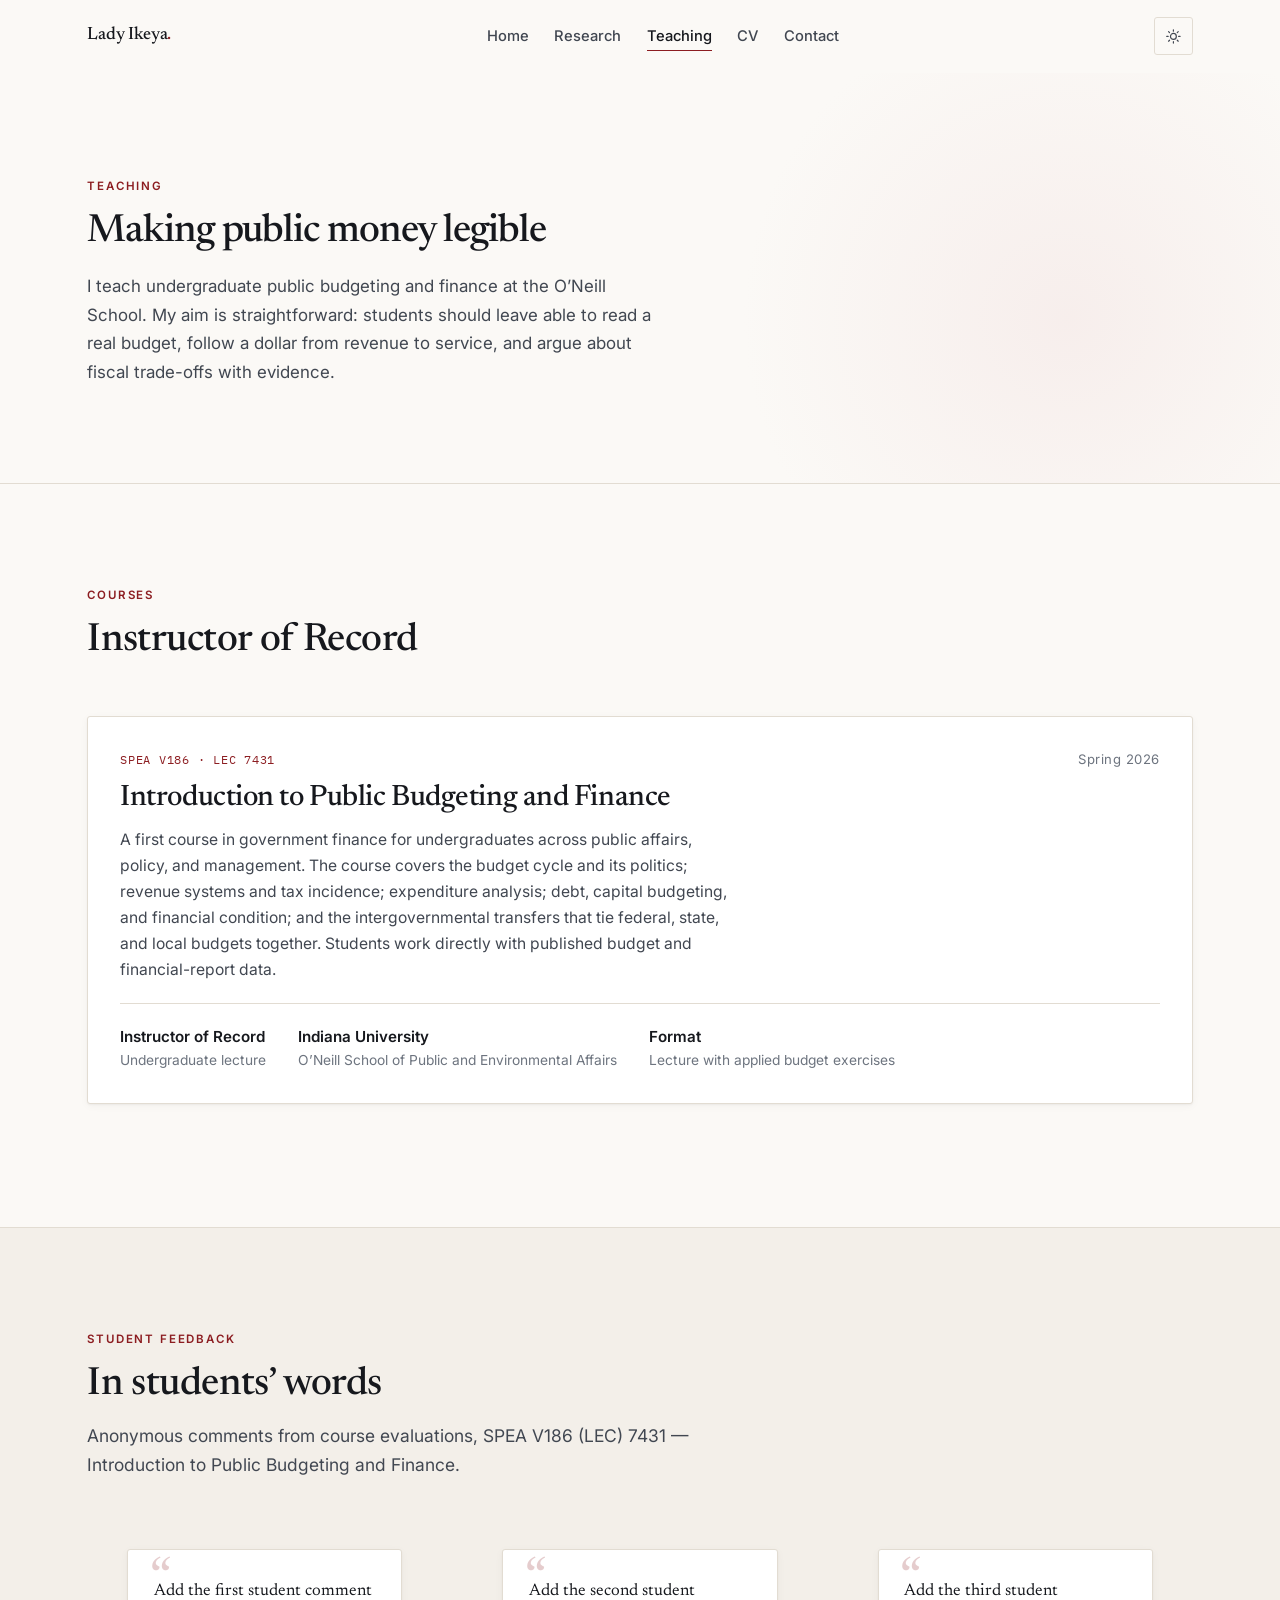
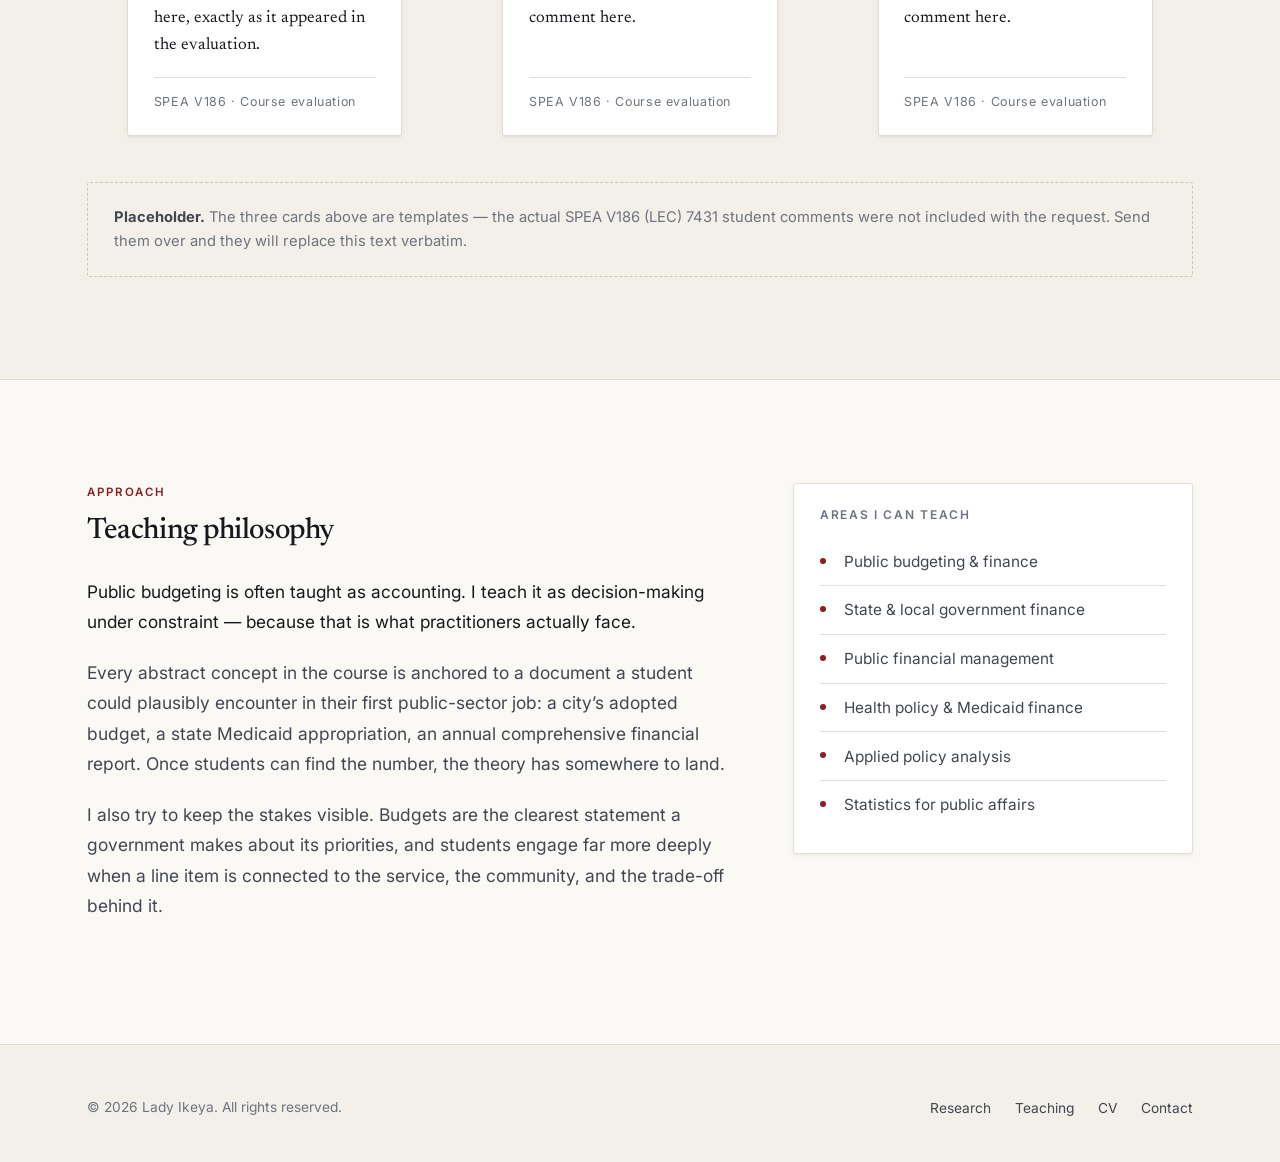
==== teaching.html @ d58cf267 "Build academic portfolio site for Lady Ikeya Replaces an empty repository with a complete static por" ====
<!doctype html>
<html lang="en">
<head>
  <meta charset="utf-8">
  <meta name="viewport" content="width=device-width, initial-scale=1">
  <meta name="author" content="Lady Ikeya">
  <link rel="preconnect" href="https://fonts.googleapis.com">
  <link rel="preconnect" href="https://fonts.gstatic.com" crossorigin>
  <link rel="stylesheet" href="https://fonts.googleapis.com/css2?family=Inter:wght@400;500;600&family=Newsreader:ital,opsz,wght@0,6..72,400;0,6..72,500;1,6..72,400&family=IBM+Plex+Mono:wght@400;500&display=swap">
  <link rel="stylesheet" href="assets/css/main.css">
  <link rel="icon" href="data:image/svg+xml,<svg xmlns='http://www.w3.org/2000/svg' viewBox='0 0 100 100'><rect width='100' height='100' rx='16' fill='%238c1d21'/><text y='72' x='50' text-anchor='middle' font-family='Georgia,serif' font-size='58' fill='%23fbf9f6'>LI</text></svg>">
  <script>
    (function () {
      try {
        var t = localStorage.getItem('li-theme');
        if (t === 'light' || t === 'dark') document.documentElement.setAttribute('data-theme', t);
      } catch (e) {}
    })();
  </script>
  <title>Teaching — Lady Ikeya</title>
  <meta name="description" content="Undergraduate public budgeting and finance teaching at Indiana University's O'Neill School, with student course-evaluation feedback.">
  <meta property="og:type" content="website">
  <meta property="og:title" content="Teaching — Lady Ikeya">
  <meta property="og:description" content="Undergraduate public budgeting and finance teaching at Indiana University's O'Neill School, with student course-evaluation feedback.">
  <meta name="twitter:card" content="summary_large_image">
</head>
<body>

<a class="skip-link" href="#main">Skip to content</a>

<header class="site-header">
  <div class="wrap">
    <nav class="nav" aria-label="Primary">
      <a class="brand" href="index.html">Lady&nbsp;Ikeya<span>.</span></a>

      <ul class="nav-links" id="nav-links">
        <li><a href="index.html" data-nav="home">Home</a></li>
        <li><a href="research.html" data-nav="research">Research</a></li>
        <li><a href="teaching.html" data-nav="teaching" aria-current="page">Teaching</a></li>
        <li><a href="cv.html" data-nav="cv">CV</a></li>
        <li><a href="index.html#contact" data-nav="contact">Contact</a></li>
      </ul>

      <div class="nav-tools">
        <button class="icon-btn theme-toggle" type="button" aria-label="Switch colour theme">
          <svg class="sun" viewBox="0 0 24 24" fill="none" stroke="currentColor" stroke-width="1.7" stroke-linecap="round" aria-hidden="true"><circle cx="12" cy="12" r="4.2"/><path d="M12 2.5v2M12 19.5v2M2.5 12h2M19.5 12h2M5.1 5.1l1.4 1.4M17.5 17.5l1.4 1.4M18.9 5.1l-1.4 1.4M6.5 17.5l-1.4 1.4"/></svg>
          <svg class="moon" viewBox="0 0 24 24" fill="none" stroke="currentColor" stroke-width="1.7" stroke-linecap="round" stroke-linejoin="round" aria-hidden="true"><path d="M20.5 14.3A8.5 8.5 0 1 1 9.7 3.5a6.8 6.8 0 0 0 10.8 10.8z"/></svg>
        </button>
        <button class="icon-btn nav-toggle" type="button" aria-label="Menu" aria-expanded="false" aria-controls="nav-links">
          <svg viewBox="0 0 24 24" fill="none" stroke="currentColor" stroke-width="1.8" stroke-linecap="round" aria-hidden="true"><path d="M4 7h16M4 12h16M4 17h16"/></svg>
        </button>
      </div>
    </nav>
  </div>
</header>

<main id="main">

  <section class="hero" style="padding-block:clamp(2.5rem,1.6rem+4vw,4.5rem) clamp(1.5rem,1rem+2vw,2.5rem)">
    <div class="wrap">
      <span class="eyebrow">Teaching</span>
      <h1 style="font-size:var(--step-3);max-width:24ch">Making public money legible</h1>
      <p class="hero-lede" style="margin-top:1.1rem">
        I teach undergraduate public budgeting and finance at the O&rsquo;Neill School. My aim
        is straightforward: students should leave able to read a real budget, follow a
        dollar from revenue to service, and argue about fiscal trade-offs with evidence.
      </p>
    </div>
  </section>

  <!-- ============================ COURSES ============================ -->
  <section class="section" id="courses">
    <div class="wrap">
      <div class="section-head reveal">
        <span class="eyebrow">Courses</span>
        <h2>Instructor of Record</h2>
      </div>

      <article class="course reveal">
        <div class="course-head">
          <span class="course-code">SPEA&nbsp;V186 &middot; LEC 7431</span>
          <span class="course-term">Spring 2026</span>
        </div>
        <h3>Introduction to Public Budgeting and Finance</h3>
        <p>
          A first course in government finance for undergraduates across public affairs,
          policy, and management. The course covers the budget cycle and its politics;
          revenue systems and tax incidence; expenditure analysis; debt, capital budgeting,
          and financial condition; and the intergovernmental transfers that tie federal,
          state, and local budgets together. Students work directly with published budget
          and financial-report data.
        </p>
        <ul class="course-meta">
          <li><strong>Instructor of Record</strong> Undergraduate lecture</li>
          <li><strong>Indiana University</strong> O&rsquo;Neill School of Public and Environmental Affairs</li>
          <li><strong>Format</strong> Lecture with applied budget exercises</li>
        </ul>
      </article>
    </div>
  </section>

  <!-- ============================ STUDENT FEEDBACK ============================ -->
  <section class="section section--sunken" id="student-feedback">
    <div class="wrap">
      <div class="section-head reveal">
        <span class="eyebrow">Student feedback</span>
        <h2>In students&rsquo; words</h2>
        <p>
          Anonymous comments from course evaluations, SPEA&nbsp;V186 (LEC)&nbsp;7431 &mdash;
          Introduction to Public Budgeting and Finance.
        </p>
      </div>

      <!-- STUDENT COMMENTS
           Add one <figure class="quote"> block per comment. The grid reflows
           automatically, so any number of comments will lay out cleanly. -->
      <div class="quote-grid" id="comments">

        <figure class="quote reveal">
          <blockquote>
            Add the first student comment here, exactly as it appeared in the evaluation.
          </blockquote>
          <figcaption>SPEA V186 &middot; Course evaluation</figcaption>
        </figure>

        <figure class="quote reveal">
          <blockquote>
            Add the second student comment here.
          </blockquote>
          <figcaption>SPEA V186 &middot; Course evaluation</figcaption>
        </figure>

        <figure class="quote reveal">
          <blockquote>
            Add the third student comment here.
          </blockquote>
          <figcaption>SPEA V186 &middot; Course evaluation</figcaption>
        </figure>

      </div>

      <p class="needs-content reveal" style="margin-top:1.75rem" id="comments-placeholder">
        <strong>Placeholder.</strong> The three cards above are templates &mdash; the actual
        SPEA&nbsp;V186 (LEC)&nbsp;7431 student comments were not included with the request.
        Send them over and they will replace this text verbatim.
      </p>
    </div>
  </section>

  <!-- ============================ PHILOSOPHY ============================ -->
  <section class="section" id="philosophy">
    <div class="wrap">
      <div class="two-col">
        <div class="reveal">
          <span class="eyebrow">Approach</span>
          <h2 class="section-head" style="margin-bottom:1.75rem;font-size:var(--step-2)">Teaching philosophy</h2>
          <div class="prose">
            <p>
              Public budgeting is often taught as accounting. I teach it as decision-making
              under constraint &mdash; because that is what practitioners actually face.
            </p>
            <p>
              Every abstract concept in the course is anchored to a document a student could
              plausibly encounter in their first public-sector job: a city&rsquo;s adopted budget,
              a state Medicaid appropriation, an annual comprehensive financial report. Once
              students can find the number, the theory has somewhere to land.
            </p>
            <p>
              I also try to keep the stakes visible. Budgets are the clearest statement a
              government makes about its priorities, and students engage far more deeply when
              a line item is connected to the service, the community, and the trade-off
              behind it.
            </p>
          </div>
        </div>

        <aside class="reveal">
          <div class="panel">
            <h3>Areas I can teach</h3>
            <ul class="interests">
              <li>Public budgeting &amp; finance</li>
              <li>State &amp; local government finance</li>
              <li>Public financial management</li>
              <li>Health policy &amp; Medicaid finance</li>
              <li>Applied policy analysis</li>
              <li>Statistics for public affairs</li>
            </ul>
          </div>
        </aside>
      </div>
    </div>
  </section>

</main>

<footer class="site-footer">
  <div class="wrap">
    <div class="footer-inner">
      <p>&copy; <span data-year>2026</span> Lady Ikeya. All rights reserved.</p>
      <ul class="footer-links">
        <li><a href="research.html">Research</a></li>
        <li><a href="teaching.html">Teaching</a></li>
        <li><a href="cv.html">CV</a></li>
        <li><a href="index.html#contact">Contact</a></li>
      </ul>
    </div>
  </div>
</footer>

<script src="assets/js/main.js"></script>

</body>
</html>
---- assets/css/main.css ----
/* ==========================================================================
   Lady Ikeya — Academic Portfolio
   Design system: warm paper ground, ink type, garnet accent.
   ========================================================================== */

/* ---------- 1. Tokens ---------- */

:root {
  /* Ground & ink */
  --paper:        #fbf9f6;
  --paper-raised: #ffffff;
  --paper-sunken: #f3efe9;
  --ink:          #16181d;
  --ink-soft:     #414751;
  --ink-muted:    #6d747f;
  --rule:         #e2dcd2;
  --rule-strong:  #cec6b9;

  /* Accent — a deep garnet, a quiet nod to Indiana crimson */
  --accent:       #8c1d21;
  --accent-hover: #6f1619;
  --accent-wash:  #f6ecea;

  /* Type */
  --font-display: "Newsreader", "Iowan Old Style", "Palatino Linotype", Palatino, Georgia, serif;
  --font-body:    "Inter", -apple-system, BlinkMacSystemFont, "Segoe UI", Roboto, Helvetica, Arial, sans-serif;
  --font-mono:    "IBM Plex Mono", ui-monospace, SFMono-Regular, Menlo, monospace;

  /* Scale */
  --step--1: clamp(0.82rem, 0.79rem + 0.14vw, 0.89rem);
  --step-0:  clamp(1rem, 0.96rem + 0.18vw, 1.09rem);
  --step-1:  clamp(1.2rem, 1.12rem + 0.36vw, 1.44rem);
  --step-2:  clamp(1.45rem, 1.31rem + 0.66vw, 1.9rem);
  --step-3:  clamp(1.75rem, 1.5rem + 1.16vw, 2.55rem);
  --step-4:  clamp(2.1rem, 1.66rem + 2.05vw, 3.5rem);

  /* Space & shape */
  --gutter: clamp(1.25rem, 0.85rem + 2vw, 2.75rem);
  --measure: 68ch;
  --radius: 3px;
  --radius-lg: 6px;

  --shadow-sm: 0 1px 2px rgba(22, 24, 29, 0.04), 0 2px 8px rgba(22, 24, 29, 0.04);
  --shadow-md: 0 2px 4px rgba(22, 24, 29, 0.05), 0 12px 32px -8px rgba(22, 24, 29, 0.12);

  --ease: cubic-bezier(0.22, 0.61, 0.36, 1);
}

@media (prefers-color-scheme: dark) {
  :root:not([data-theme="light"]) {
    --paper:        #14161a;
    --paper-raised: #1c1f25;
    --paper-sunken: #101215;
    --ink:          #f0ece6;
    --ink-soft:     #c3bfb8;
    --ink-muted:    #8f8d88;
    --rule:         #2b2f36;
    --rule-strong:  #3d434c;
    --accent:       #e08a86;
    --accent-hover: #f0a5a1;
    --accent-wash:  #2a1c1d;
    --shadow-sm: 0 1px 2px rgba(0, 0, 0, 0.3), 0 2px 8px rgba(0, 0, 0, 0.24);
    --shadow-md: 0 2px 4px rgba(0, 0, 0, 0.3), 0 12px 32px -8px rgba(0, 0, 0, 0.5);
  }
}

:root[data-theme="dark"] {
  --paper:        #14161a;
  --paper-raised: #1c1f25;
  --paper-sunken: #101215;
  --ink:          #f0ece6;
  --ink-soft:     #c3bfb8;
  --ink-muted:    #8f8d88;
  --rule:         #2b2f36;
  --rule-strong:  #3d434c;
  --accent:       #e08a86;
  --accent-hover: #f0a5a1;
  --accent-wash:  #2a1c1d;
  --shadow-sm: 0 1px 2px rgba(0, 0, 0, 0.3), 0 2px 8px rgba(0, 0, 0, 0.24);
  --shadow-md: 0 2px 4px rgba(0, 0, 0, 0.3), 0 12px 32px -8px rgba(0, 0, 0, 0.5);
}

/* ---------- 2. Reset & base ---------- */

*, *::before, *::after { box-sizing: border-box; }

html {
  -webkit-text-size-adjust: 100%;
  scroll-behavior: smooth;
  scroll-padding-top: 6rem;
}

@media (prefers-reduced-motion: reduce) {
  html { scroll-behavior: auto; }
  *, *::before, *::after {
    animation-duration: 0.01ms !important;
    animation-iteration-count: 1 !important;
    transition-duration: 0.01ms !important;
  }
}

body {
  margin: 0;
  background: var(--paper);
  color: var(--ink);
  font-family: var(--font-body);
  font-size: var(--step-0);
  line-height: 1.65;
  font-feature-settings: "kern" 1, "liga" 1, "calt" 1;
  -webkit-font-smoothing: antialiased;
  -moz-osx-font-smoothing: grayscale;
  overflow-x: hidden;
}

h1, h2, h3, h4 {
  font-family: var(--font-display);
  font-weight: 500;
  line-height: 1.15;
  letter-spacing: -0.015em;
  color: var(--ink);
  margin: 0;
  text-wrap: balance;
}

p { margin: 0 0 1em; text-wrap: pretty; }
p:last-child { margin-bottom: 0; }

a {
  color: var(--accent);
  text-decoration: none;
  text-underline-offset: 0.22em;
  text-decoration-thickness: 1px;
  transition: color 0.18s var(--ease);
}
a:hover { color: var(--accent-hover); text-decoration: underline; }

:focus-visible {
  outline: 2px solid var(--accent);
  outline-offset: 3px;
  border-radius: 2px;
}

img { max-width: 100%; height: auto; display: block; }
ul, ol { margin: 0; padding: 0; }
hr { border: 0; border-top: 1px solid var(--rule); margin: 0; }

::selection { background: var(--accent); color: var(--paper); }

/* ---------- 3. Layout primitives ---------- */

.wrap {
  width: 100%;
  max-width: 74rem;
  margin-inline: auto;
  padding-inline: var(--gutter);
}

.wrap--narrow { max-width: 56rem; }

.section {
  padding-block: clamp(3.5rem, 2.4rem + 5vw, 7rem);
  border-top: 1px solid var(--rule);
}
.section:first-of-type { border-top: 0; }
.section--sunken { background: var(--paper-sunken); }

.skip-link {
  position: absolute;
  left: -9999px;
  top: 0;
  z-index: 200;
  background: var(--ink);
  color: var(--paper);
  padding: 0.75rem 1.25rem;
  font-size: var(--step--1);
}
.skip-link:focus { left: 0.5rem; top: 0.5rem; }

/* ---------- 4. Eyebrow / section heading ---------- */

.eyebrow {
  display: block;
  font-family: var(--font-body);
  font-size: 0.72rem;
  font-weight: 600;
  letter-spacing: 0.16em;
  text-transform: uppercase;
  color: var(--accent);
  margin-bottom: 0.85rem;
}

.section-head {
  margin-bottom: clamp(2rem, 1.4rem + 2.4vw, 3.25rem);
  max-width: var(--measure);
}
.section-head h2 { font-size: var(--step-3); }
.section-head p {
  margin-top: 0.9rem;
  color: var(--ink-soft);
  font-size: var(--step-0);
  max-width: 60ch;
}

/* ---------- 5. Header & navigation ---------- */

.site-header {
  position: sticky;
  top: 0;
  z-index: 100;
  background: color-mix(in srgb, var(--paper) 88%, transparent);
  backdrop-filter: saturate(180%) blur(14px);
  -webkit-backdrop-filter: saturate(180%) blur(14px);
  border-bottom: 1px solid transparent;
  transition: border-color 0.25s var(--ease), box-shadow 0.25s var(--ease);
}
.site-header.is-stuck {
  border-bottom-color: var(--rule);
  box-shadow: 0 1px 20px -12px rgba(0, 0, 0, 0.4);
}

.nav {
  display: flex;
  align-items: center;
  justify-content: space-between;
  gap: 1.5rem;
  min-height: 4.5rem;
}

.brand {
  font-family: var(--font-display);
  font-size: 1.12rem;
  font-weight: 500;
  letter-spacing: -0.01em;
  color: var(--ink);
  white-space: nowrap;
}
.brand:hover { color: var(--ink); text-decoration: none; }
.brand span { color: var(--accent); }

.nav-links {
  display: flex;
  align-items: center;
  gap: clamp(1rem, 0.4rem + 1.5vw, 2rem);
  list-style: none;
}
.nav-links a {
  position: relative;
  color: var(--ink-soft);
  font-size: 0.92rem;
  font-weight: 500;
  padding-block: 0.4rem;
  white-space: nowrap;
}
.nav-links a::after {
  content: "";
  position: absolute;
  left: 0;
  bottom: 0.05rem;
  width: 100%;
  height: 1.5px;
  background: var(--accent);
  transform: scaleX(0);
  transform-origin: left;
  transition: transform 0.25s var(--ease);
}
.nav-links a:hover { color: var(--ink); text-decoration: none; }
.nav-links a:hover::after,
.nav-links a[aria-current="page"]::after { transform: scaleX(1); }
.nav-links a[aria-current="page"] { color: var(--ink); }

.nav-tools { display: flex; align-items: center; gap: 0.5rem; }

.icon-btn {
  display: grid;
  place-items: center;
  width: 2.4rem;
  height: 2.4rem;
  border: 1px solid var(--rule);
  border-radius: var(--radius);
  background: transparent;
  color: var(--ink-soft);
  cursor: pointer;
  padding: 0;
  transition: border-color 0.2s var(--ease), color 0.2s var(--ease), background 0.2s var(--ease);
}
.icon-btn:hover { border-color: var(--rule-strong); color: var(--ink); background: var(--paper-raised); }
.icon-btn svg { width: 1.05rem; height: 1.05rem; }
.theme-toggle .moon { display: none; }
:root[data-theme="dark"] .theme-toggle .sun { display: none; }
:root[data-theme="dark"] .theme-toggle .moon { display: block; }
@media (prefers-color-scheme: dark) {
  :root:not([data-theme="light"]) .theme-toggle .sun { display: none; }
  :root:not([data-theme="light"]) .theme-toggle .moon { display: block; }
}

.nav-toggle { display: none; }

@media (max-width: 860px) {
  .nav-toggle { display: grid; }
  .nav-links {
    position: fixed;
    inset: 4.5rem 0 auto 0;
    flex-direction: column;
    align-items: stretch;
    gap: 0;
    background: var(--paper);
    border-bottom: 1px solid var(--rule);
    padding: 0.5rem var(--gutter) 1.5rem;
    box-shadow: var(--shadow-md);
    transform: translateY(-120%);
    opacity: 0;
    pointer-events: none;
    transition: transform 0.32s var(--ease), opacity 0.2s var(--ease);
  }
  .nav-links.is-open { transform: translateY(0); opacity: 1; pointer-events: auto; }
  .nav-links li { border-bottom: 1px solid var(--rule); }
  .nav-links li:last-child { border-bottom: 0; }
  .nav-links a { display: block; padding: 0.95rem 0; font-size: 1.02rem; }
  .nav-links a::after { display: none; }
}

/* ---------- 6. Buttons ---------- */

.btn {
  display: inline-flex;
  align-items: center;
  gap: 0.55rem;
  padding: 0.7rem 1.35rem;
  border: 1px solid var(--ink);
  border-radius: var(--radius);
  background: var(--ink);
  color: var(--paper);
  font-family: var(--font-body);
  font-size: 0.92rem;
  font-weight: 500;
  letter-spacing: 0.01em;
  cursor: pointer;
  transition: transform 0.18s var(--ease), background 0.2s var(--ease), border-color 0.2s var(--ease), color 0.2s var(--ease), box-shadow 0.2s var(--ease);
}
.btn:hover {
  background: var(--accent);
  border-color: var(--accent);
  color: #fff;
  text-decoration: none;
  transform: translateY(-1px);
  box-shadow: var(--shadow-sm);
}
.btn svg { width: 1rem; height: 1rem; flex: none; }

.btn--ghost {
  background: transparent;
  color: var(--ink);
  border-color: var(--rule-strong);
}
.btn--ghost:hover { background: var(--paper-raised); color: var(--accent); border-color: var(--accent); }

.btn-row { display: flex; flex-wrap: wrap; gap: 0.75rem; margin-top: 2rem; }

/* ---------- 7. Hero ---------- */

.hero {
  position: relative;
  padding-block: clamp(3rem, 1.8rem + 6vw, 6.5rem) clamp(3rem, 2rem + 5vw, 6rem);
  overflow: hidden;
}
.hero::before {
  content: "";
  position: absolute;
  top: -30%;
  right: -12%;
  width: 46rem;
  height: 46rem;
  background: radial-gradient(circle, var(--accent-wash) 0%, transparent 62%);
  opacity: 0.85;
  pointer-events: none;
  z-index: 0;
}

.hero .wrap { position: relative; z-index: 1; }

.hero-grid {
  display: grid;
  grid-template-columns: minmax(0, 1.55fr) minmax(0, 1fr);
  gap: clamp(2rem, 1rem + 4vw, 4.5rem);
  align-items: center;
}
@media (max-width: 880px) {
  .hero-grid { grid-template-columns: 1fr; gap: 2.5rem; }
  .hero-portrait { order: -1; max-width: 17rem; }
}

.hero h1 {
  font-size: var(--step-4);
  letter-spacing: -0.028em;
  margin-bottom: 0.5rem;
}
.hero-role {
  font-family: var(--font-body);
  font-size: var(--step-1);
  font-weight: 400;
  color: var(--ink-soft);
  line-height: 1.4;
  margin-bottom: 1.5rem;
  max-width: 34ch;
}
.hero-role strong { color: var(--ink); font-weight: 600; }

.hero-lede {
  font-size: 1.06rem;
  color: var(--ink-soft);
  max-width: 52ch;
  line-height: 1.7;
}

.hero-portrait {
  position: relative;
  border-radius: var(--radius-lg);
  overflow: hidden;
  background: var(--paper-sunken);
  aspect-ratio: 4 / 5;
  box-shadow: var(--shadow-md);
}
.hero-portrait img {
  position: absolute;
  inset: 0;
  z-index: 1;
  width: 100%;
  height: 100%;
  object-fit: cover;
}
.hero-portrait img[hidden] { display: none; }
.hero-portrait::after {
  content: "";
  position: absolute;
  inset: 0;
  box-shadow: inset 0 0 0 1px rgba(22, 24, 29, 0.08);
  border-radius: inherit;
  pointer-events: none;
}
.portrait-fallback {
  position: absolute;
  inset: 0;
  display: grid;
  place-items: center;
  font-family: var(--font-display);
  font-size: 4rem;
  color: var(--ink-muted);
  letter-spacing: 0.04em;
}

/* JMP callout */
.jmp-card {
  margin-top: clamp(2.5rem, 1.8rem + 3vw, 4rem);
  display: grid;
  grid-template-columns: auto minmax(0, 1fr);
  gap: 1.25rem 1.5rem;
  align-items: start;
  padding: 1.5rem 1.65rem;
  background: var(--paper-raised);
  border: 1px solid var(--rule);
  border-left: 3px solid var(--accent);
  border-radius: var(--radius);
  box-shadow: var(--shadow-sm);
}
@media (max-width: 620px) { .jmp-card { grid-template-columns: 1fr; gap: 0.85rem; } }
.jmp-card .eyebrow { margin-bottom: 0.35rem; }
.jmp-card h3 { font-size: var(--step-1); line-height: 1.3; }
.jmp-card p { margin-top: 0.6rem; color: var(--ink-soft); font-size: 0.96rem; }

/* ---------- 8. Prose ---------- */

.prose { max-width: var(--measure); }
.prose p { color: var(--ink-soft); line-height: 1.75; margin-bottom: 1.15em; }
.prose p:first-of-type { font-size: 1.08rem; color: var(--ink); }
.prose strong { color: var(--ink); font-weight: 600; }

.two-col {
  display: grid;
  grid-template-columns: minmax(0, 1.6fr) minmax(0, 1fr);
  gap: clamp(2rem, 1rem + 4vw, 4.5rem);
  align-items: start;
}
@media (max-width: 880px) { .two-col { grid-template-columns: 1fr; gap: 2.5rem; } }

/* Interests list */
.interests { list-style: none; }
.interests li {
  position: relative;
  padding: 0.7rem 0 0.7rem 1.5rem;
  border-bottom: 1px solid var(--rule);
  color: var(--ink-soft);
  font-size: 0.96rem;
}
.interests li:last-child { border-bottom: 0; }
.interests li::before {
  content: "";
  position: absolute;
  left: 0;
  top: 1.25rem;
  width: 6px;
  height: 6px;
  background: var(--accent);
  border-radius: 50%;
}

/* Side panel */
.panel {
  padding: 1.5rem 1.6rem;
  background: var(--paper-raised);
  border: 1px solid var(--rule);
  border-radius: var(--radius);
  box-shadow: var(--shadow-sm);
}
.panel h3 {
  font-family: var(--font-body);
  font-size: 0.75rem;
  font-weight: 600;
  letter-spacing: 0.14em;
  text-transform: uppercase;
  color: var(--ink-muted);
  margin-bottom: 1rem;
}

/* ---------- 9. Paper list ---------- */

.papers { list-style: none; }

.paper {
  display: grid;
  grid-template-columns: 3.25rem minmax(0, 1fr);
  gap: 0 1.5rem;
  padding: clamp(1.4rem, 1.1rem + 1vw, 2rem) 0;
  border-bottom: 1px solid var(--rule);
}
.paper:first-child { border-top: 1px solid var(--rule); }
@media (max-width: 620px) {
  .paper { grid-template-columns: 1fr; gap: 0.5rem; }
}

.paper-num {
  font-family: var(--font-mono);
  font-size: 0.75rem;
  color: var(--ink-muted);
  letter-spacing: 0.06em;
  padding-top: 0.4rem;
}

.paper-title {
  font-size: var(--step-1);
  line-height: 1.32;
  margin-bottom: 0.55rem;
}
.paper-title a { color: var(--ink); }
.paper-title a:hover { color: var(--accent); text-decoration: none; }

.paper-authors {
  font-size: 0.94rem;
  color: var(--ink-soft);
  margin-bottom: 0.7rem;
}
.paper-authors .me { color: var(--ink); font-weight: 600; }

.paper-note {
  font-size: 0.92rem;
  color: var(--ink-muted);
  font-style: italic;
  margin-bottom: 0;
}
.paper-note cite { font-style: italic; }

.tags { display: flex; flex-wrap: wrap; gap: 0.5rem; margin-top: 0.9rem; list-style: none; }

.tag {
  display: inline-flex;
  align-items: center;
  gap: 0.4rem;
  padding: 0.22rem 0.6rem;
  font-family: var(--font-body);
  font-size: 0.72rem;
  font-weight: 600;
  letter-spacing: 0.07em;
  text-transform: uppercase;
  color: var(--ink-muted);
  background: var(--paper-sunken);
  border: 1px solid var(--rule);
  border-radius: 100px;
  white-space: nowrap;
}
.tag--accent { color: var(--accent); background: var(--accent-wash); border-color: color-mix(in srgb, var(--accent) 28%, transparent); }
.tag--rr { color: var(--ink); background: transparent; border-color: var(--rule-strong); }

/* ---------- 10. Teaching ---------- */

.course {
  padding: clamp(1.5rem, 1.2rem + 1vw, 2.25rem);
  background: var(--paper-raised);
  border: 1px solid var(--rule);
  border-radius: var(--radius);
  box-shadow: var(--shadow-sm);
  margin-bottom: 1.25rem;
}
.course-head {
  display: flex;
  flex-wrap: wrap;
  align-items: baseline;
  justify-content: space-between;
  gap: 0.5rem 1.5rem;
  margin-bottom: 0.75rem;
}
.course-code {
  font-family: var(--font-mono);
  font-size: 0.78rem;
  letter-spacing: 0.06em;
  color: var(--accent);
  text-transform: uppercase;
}
.course-term {
  font-size: 0.82rem;
  color: var(--ink-muted);
  letter-spacing: 0.04em;
}
.course h3 { font-size: var(--step-2); margin-bottom: 0.7rem; }
.course p { color: var(--ink-soft); font-size: 0.98rem; max-width: 62ch; }

.course-meta {
  display: flex;
  flex-wrap: wrap;
  gap: 0.4rem 2rem;
  margin-top: 1.25rem;
  padding-top: 1.25rem;
  border-top: 1px solid var(--rule);
  list-style: none;
}
.course-meta li { font-size: 0.86rem; color: var(--ink-muted); }
.course-meta strong { display: block; color: var(--ink); font-size: 0.95rem; font-weight: 600; }

/* Student comments */
.quote-grid {
  display: grid;
  grid-template-columns: repeat(auto-fit, minmax(min(100%, 20rem), 1fr));
  gap: 1.25rem;
}

.quote {
  position: relative;
  display: flex;
  flex-direction: column;
  padding: 1.75rem 1.6rem 1.4rem;
  background: var(--paper-raised);
  border: 1px solid var(--rule);
  border-radius: var(--radius);
  box-shadow: var(--shadow-sm);
  transition: transform 0.25s var(--ease), box-shadow 0.25s var(--ease), border-color 0.25s var(--ease);
}
.quote:hover { transform: translateY(-2px); box-shadow: var(--shadow-md); border-color: var(--rule-strong); }
.quote::before {
  content: "\201C";
  position: absolute;
  top: 0.35rem;
  left: 1.35rem;
  font-family: var(--font-display);
  font-size: 3.4rem;
  line-height: 1;
  color: var(--accent);
  opacity: 0.22;
  pointer-events: none;
}
.quote blockquote {
  margin: 0;
  font-family: var(--font-display);
  font-size: 1.05rem;
  line-height: 1.6;
  color: var(--ink);
  flex: 1;
}
.quote figcaption {
  margin-top: 1.15rem;
  padding-top: 0.9rem;
  border-top: 1px solid var(--rule);
  font-size: 0.78rem;
  letter-spacing: 0.05em;
  color: var(--ink-muted);
}

/* ---------- 11. Awards timeline ---------- */

.timeline { list-style: none; }

.award {
  display: grid;
  grid-template-columns: 6.5rem minmax(0, 1fr);
  gap: 0 1.75rem;
  padding: 1.15rem 0;
  border-bottom: 1px solid var(--rule);
}
.award:first-child { border-top: 1px solid var(--rule); }
@media (max-width: 620px) {
  .award { grid-template-columns: 1fr; gap: 0.35rem; }
}

.award-year {
  font-family: var(--font-mono);
  font-size: 0.85rem;
  color: var(--accent);
  letter-spacing: 0.04em;
  padding-top: 0.22rem;
  font-variant-numeric: tabular-nums;
}
.award-name { font-size: 1.06rem; line-height: 1.4; margin-bottom: 0.2rem; }
.award-org { font-size: 0.9rem; color: var(--ink-muted); }

/* ---------- 12. CV blocks ---------- */

.cv-block { margin-bottom: clamp(2.5rem, 2rem + 2vw, 3.75rem); }
.cv-block:last-child { margin-bottom: 0; }
.cv-block > h3 {
  font-family: var(--font-body);
  font-size: 0.75rem;
  font-weight: 600;
  letter-spacing: 0.16em;
  text-transform: uppercase;
  color: var(--accent);
  padding-bottom: 0.75rem;
  margin-bottom: 1.5rem;
  border-bottom: 1px solid var(--rule-strong);
}

.entry {
  display: grid;
  grid-template-columns: 9rem minmax(0, 1fr);
  gap: 0 1.75rem;
  padding-bottom: 1.5rem;
  margin-bottom: 1.5rem;
  border-bottom: 1px dashed var(--rule);
}
.entry:last-child { border-bottom: 0; margin-bottom: 0; padding-bottom: 0; }
@media (max-width: 700px) {
  .entry { grid-template-columns: 1fr; gap: 0.35rem; }
}
.entry-when {
  font-family: var(--font-mono);
  font-size: 0.8rem;
  color: var(--ink-muted);
  letter-spacing: 0.03em;
  padding-top: 0.3rem;
  font-variant-numeric: tabular-nums;
}
.entry-what h4 { font-size: 1.1rem; margin-bottom: 0.25rem; }
.entry-where { font-size: 0.94rem; color: var(--ink-soft); margin-bottom: 0.5rem; }
.entry-what ul { list-style: none; margin-top: 0.6rem; }
.entry-what ul li {
  position: relative;
  padding-left: 1.1rem;
  margin-bottom: 0.4rem;
  font-size: 0.94rem;
  color: var(--ink-soft);
}
.entry-what ul li::before {
  content: "\2014";
  position: absolute;
  left: 0;
  color: var(--ink-muted);
}

.skill-grid {
  display: grid;
  grid-template-columns: repeat(auto-fit, minmax(min(100%, 15rem), 1fr));
  gap: 1.5rem 2rem;
}
.skill-grid h4 {
  font-family: var(--font-body);
  font-size: 0.95rem;
  font-weight: 600;
  margin-bottom: 0.4rem;
}
.skill-grid p { font-size: 0.92rem; color: var(--ink-soft); }

/* ---------- 13. Contact ---------- */

.contact-grid {
  display: grid;
  grid-template-columns: repeat(auto-fit, minmax(min(100%, 15rem), 1fr));
  gap: 1.25rem;
  margin-top: 2.5rem;
}
.contact-card {
  display: flex;
  flex-direction: column;
  gap: 0.35rem;
  padding: 1.4rem 1.5rem;
  background: var(--paper-raised);
  border: 1px solid var(--rule);
  border-radius: var(--radius);
  transition: border-color 0.2s var(--ease), transform 0.2s var(--ease), box-shadow 0.2s var(--ease);
}
.contact-card:hover { border-color: var(--accent); transform: translateY(-2px); box-shadow: var(--shadow-sm); text-decoration: none; }
.contact-card .label {
  font-size: 0.7rem;
  font-weight: 600;
  letter-spacing: 0.14em;
  text-transform: uppercase;
  color: var(--ink-muted);
}
.contact-card .value { font-size: 1rem; color: var(--ink); word-break: break-word; }
.contact-card:hover .value { color: var(--accent); }

/* ---------- 14. Footer ---------- */

.site-footer {
  padding-block: 3rem 2.5rem;
  border-top: 1px solid var(--rule);
  background: var(--paper-sunken);
}
.footer-inner {
  display: flex;
  flex-wrap: wrap;
  align-items: center;
  justify-content: space-between;
  gap: 1rem 2rem;
}
.footer-inner p { font-size: 0.86rem; color: var(--ink-muted); margin: 0; }
.footer-links { display: flex; gap: 1.5rem; list-style: none; }
.footer-links a { font-size: 0.86rem; color: var(--ink-soft); }
.footer-links a:hover { color: var(--accent); }

/* ---------- 15. Editorial note (content pending) ---------- */

.needs-content {
  padding: 1.4rem 1.6rem;
  border: 1px dashed var(--rule-strong);
  border-radius: var(--radius);
  background: var(--paper-sunken);
  color: var(--ink-muted);
  font-size: 0.92rem;
}
.needs-content strong { color: var(--ink-soft); }

/* ---------- 16. Scroll reveal ---------- */

.reveal {
  opacity: 0;
  transform: translateY(14px);
  transition: opacity 0.7s var(--ease), transform 0.7s var(--ease);
}
.reveal.is-visible { opacity: 1; transform: none; }
@media (prefers-reduced-motion: reduce) {
  .reveal { opacity: 1; transform: none; }
}

/* ---------- 17. Print ---------- */

@media print {
  .site-header, .site-footer, .btn-row, .hero-portrait, .theme-toggle, .nav-toggle { display: none !important; }
  body { background: #fff; color: #000; font-size: 10.5pt; }
  .section { padding-block: 1rem; border-top: 0; }
  .reveal { opacity: 1; transform: none; }
  a { color: #000; text-decoration: none; }
  .paper, .award, .entry { break-inside: avoid; }
}
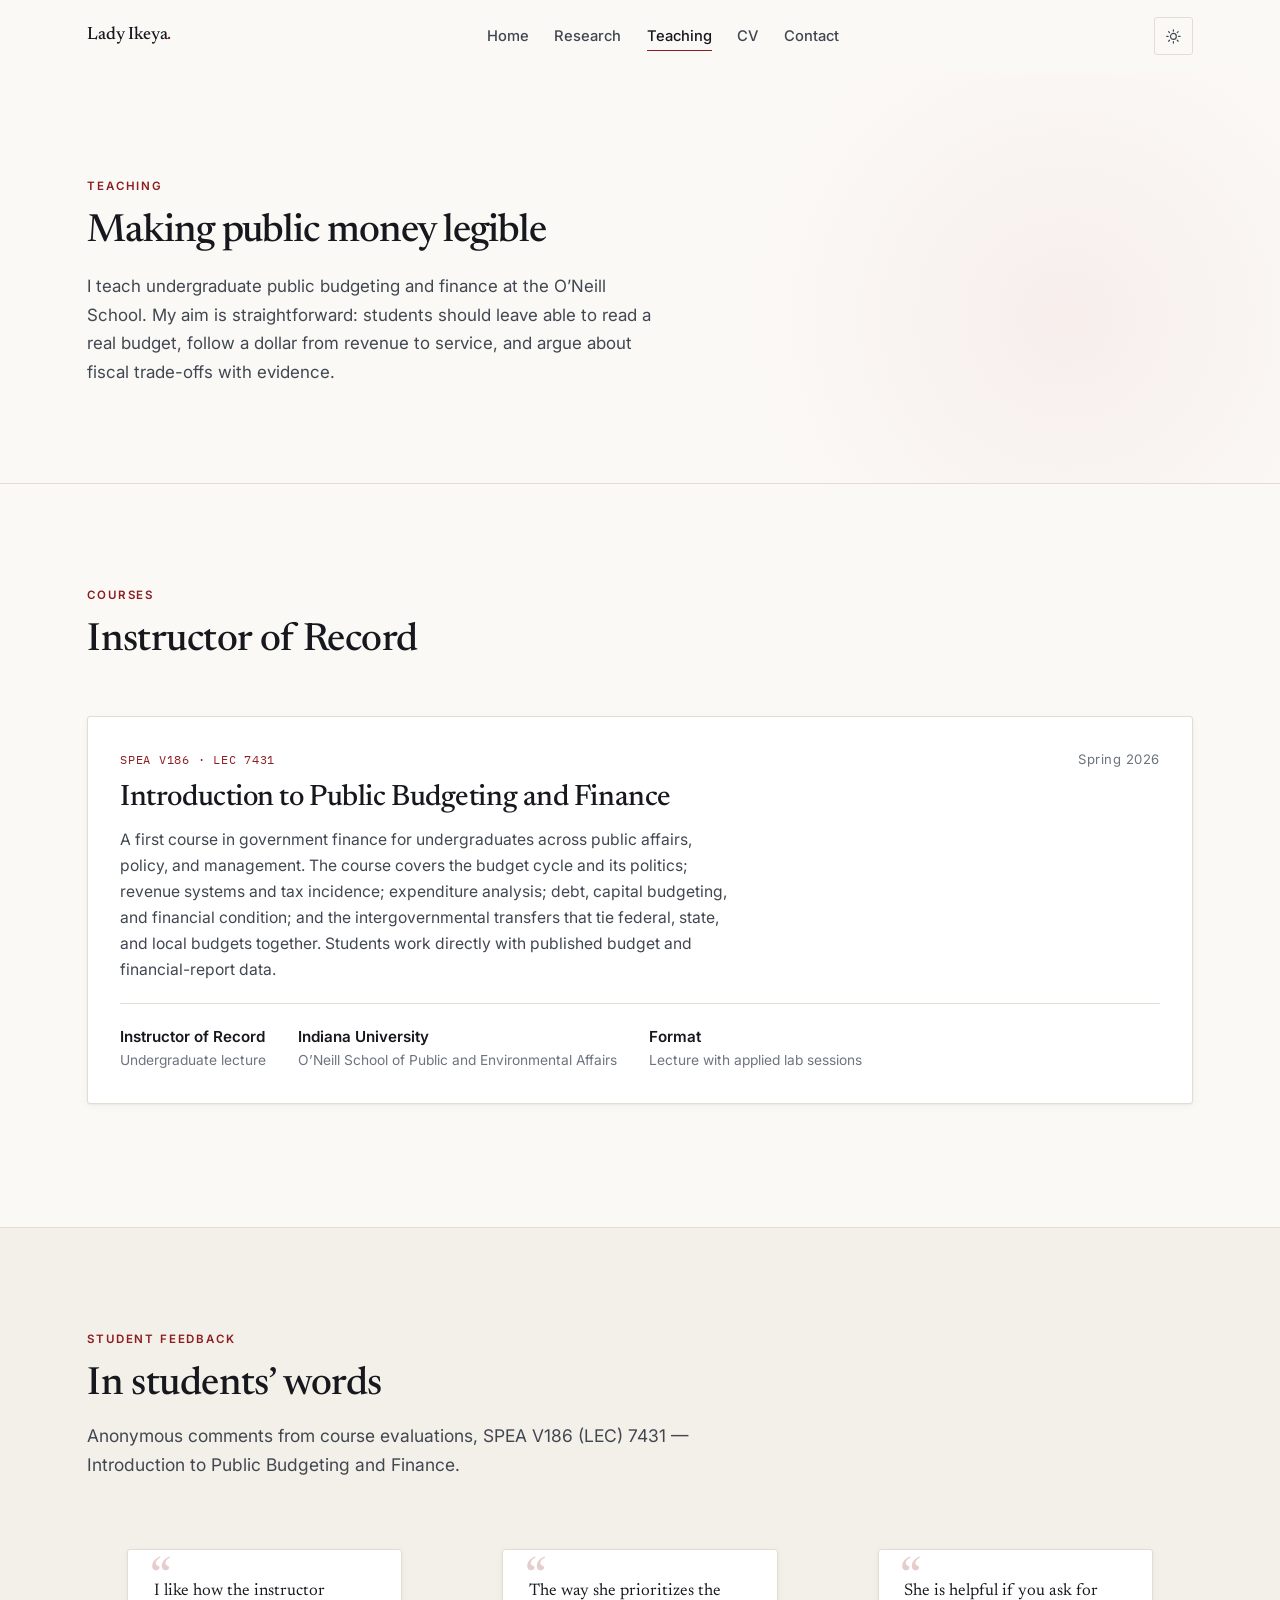
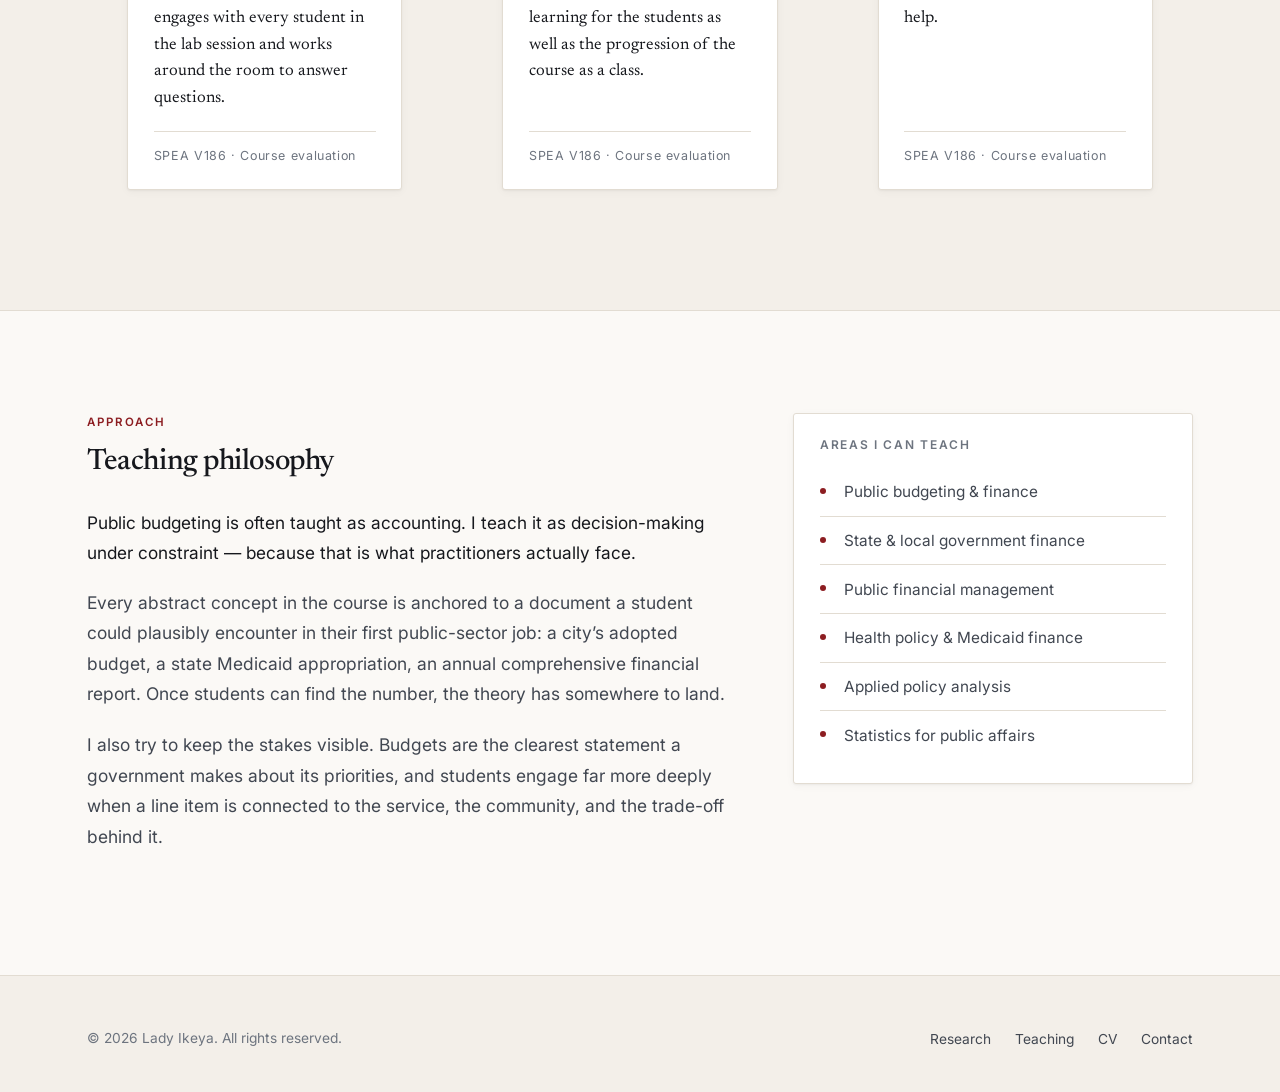
==== commit 789103bf: "Add SPEA V186 student evaluation comments Replaces the three placeholder quote cards on the teaching" ====
--- a/teaching.html
+++ b/teaching.html
@@ -93,7 +93,7 @@
         <ul class="course-meta">
           <li><strong>Instructor of Record</strong> Undergraduate lecture</li>
           <li><strong>Indiana University</strong> O&rsquo;Neill School of Public and Environmental Affairs</li>
-          <li><strong>Format</strong> Lecture with applied budget exercises</li>
+          <li><strong>Format</strong> Lecture with applied lab sessions</li>
         </ul>
       </article>
     </div>
@@ -118,32 +118,28 @@
 
         <figure class="quote reveal">
           <blockquote>
-            Add the first student comment here, exactly as it appeared in the evaluation.
+            I like how the instructor engages with every student in the lab session
+            and works around the room to answer questions.
           </blockquote>
           <figcaption>SPEA V186 &middot; Course evaluation</figcaption>
         </figure>
 
         <figure class="quote reveal">
           <blockquote>
-            Add the second student comment here.
+            The way she prioritizes the learning for the students as well as the
+            progression of the course as a class.
           </blockquote>
           <figcaption>SPEA V186 &middot; Course evaluation</figcaption>
         </figure>
 
         <figure class="quote reveal">
           <blockquote>
-            Add the third student comment here.
+            She is helpful if you ask for help.
           </blockquote>
           <figcaption>SPEA V186 &middot; Course evaluation</figcaption>
         </figure>
 
       </div>
-
-      <p class="needs-content reveal" style="margin-top:1.75rem" id="comments-placeholder">
-        <strong>Placeholder.</strong> The three cards above are templates &mdash; the actual
-        SPEA&nbsp;V186 (LEC)&nbsp;7431 student comments were not included with the request.
-        Send them over and they will replace this text verbatim.
-      </p>
     </div>
   </section>
 
